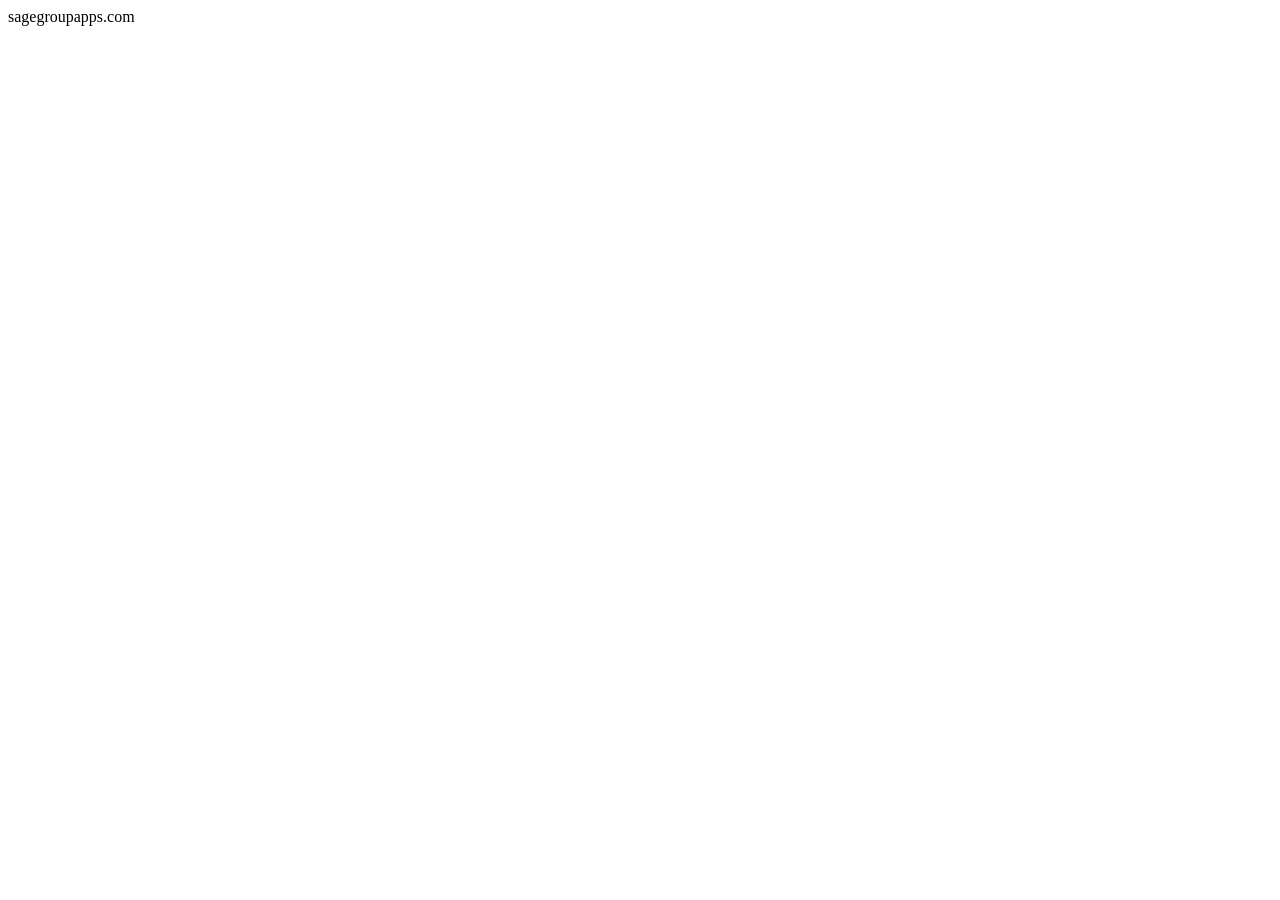
==== index.html @ 33b32897 "init index.html" ====
<!DOCTYPE html>
<html lang="en">

<head>
    <meta charset="UTF-8">
    <meta name="viewport" content="width=device-width, initial-scale=1.0">
    <title>Document</title>
</head>

<body>
    sagegroupapps.com
</body>

</html>
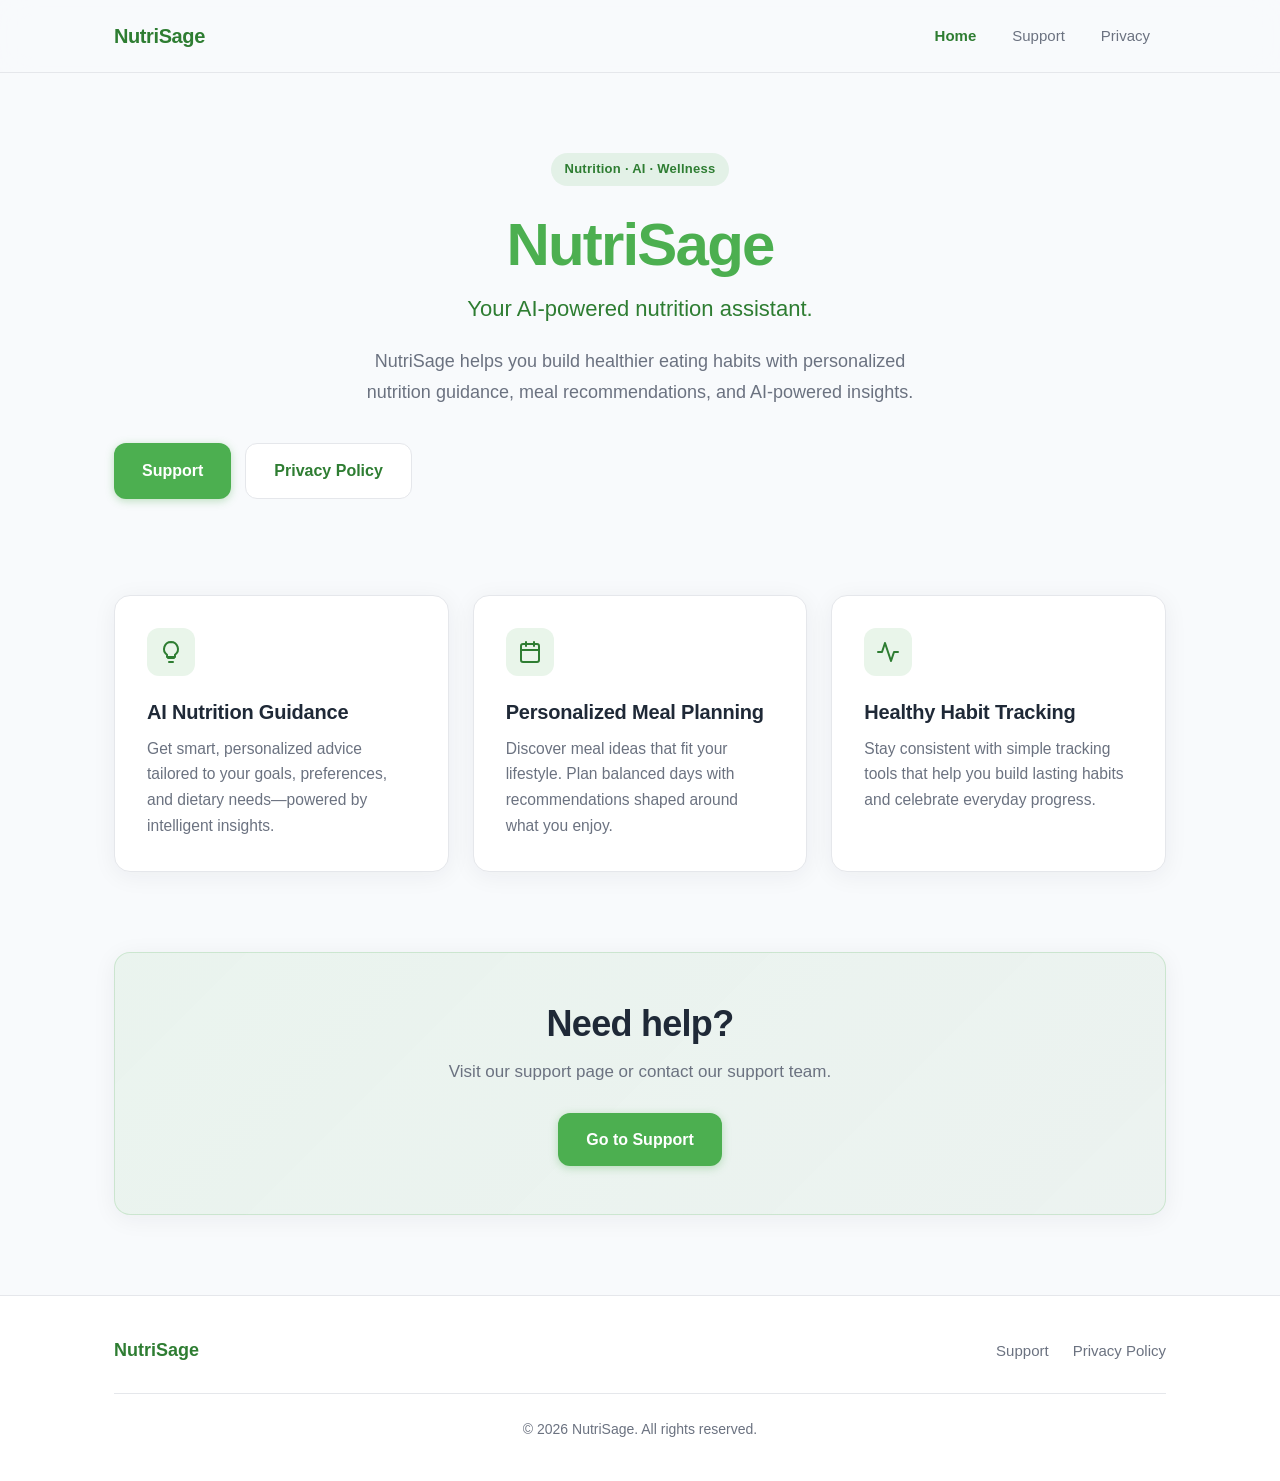
==== commit 4f48d4bf: "feat: init support and privacy pages" ====
--- a/index.html
+++ b/index.html
@@ -1,14 +1,139 @@
 <!DOCTYPE html>
 <html lang="en">
+<head>
+  <meta charset="UTF-8">
+  <meta name="viewport" content="width=device-width, initial-scale=1.0">
+  <title>NutriSage — Your AI-Powered Nutrition Assistant</title>
+  <meta name="description" content="NutriSage helps you build healthier eating habits with personalized nutrition guidance, meal recommendations, and AI-powered insights.">
+  <meta name="theme-color" content="#4CAF50">
 
-<head>
-    <meta charset="UTF-8">
-    <meta name="viewport" content="width=device-width, initial-scale=1.0">
-    <title>Document</title>
+  <!-- Open Graph -->
+  <meta property="og:type" content="website">
+  <meta property="og:title" content="NutriSage — Your AI-Powered Nutrition Assistant">
+  <meta property="og:description" content="Personalized nutrition guidance, meal recommendations, and AI-powered insights to help you eat healthier.">
+  <meta property="og:site_name" content="NutriSage">
+  <meta property="og:url" content="https://sagegroupapps.com/">
+
+  <!-- Twitter -->
+  <meta name="twitter:card" content="summary">
+  <meta name="twitter:title" content="NutriSage — Your AI-Powered Nutrition Assistant">
+  <meta name="twitter:description" content="Personalized nutrition guidance, meal recommendations, and AI-powered insights.">
+
+  <link rel="icon" href="favicon.ico" type="image/x-icon">
+  <link rel="stylesheet" href="styles.css">
 </head>
+<body>
+  <!-- Navigation -->
+  <header class="site-header">
+    <nav class="nav container" aria-label="Primary">
+      <a class="nav-brand" href="index.html">NutriSage</a>
+      <button class="nav-toggle" type="button" aria-label="Open menu" aria-expanded="false" aria-controls="nav-menu">
+        <span class="nav-toggle-icon" aria-hidden="true"></span>
+      </button>
+      <ul class="nav-links" id="nav-menu">
+        <li><a href="index.html" aria-current="page">Home</a></li>
+        <li><a href="support/">Support</a></li>
+        <li><a href="privacy/">Privacy</a></li>
+      </ul>
+    </nav>
+  </header>
 
-<body>
-    sagegroupapps.com
+  <main>
+    <!-- Hero -->
+    <section class="hero" aria-labelledby="hero-title">
+      <div class="container">
+        <span class="hero-badge">Nutrition · AI · Wellness</span>
+        <h1 id="hero-title"><span class="hero-title-accent">NutriSage</span></h1>
+        <p class="hero-tagline">Your AI-powered nutrition assistant.</p>
+        <p class="hero-desc">
+          NutriSage helps you build healthier eating habits with personalized nutrition guidance, meal recommendations, and AI-powered insights.
+        </p>
+        <div class="btn-group" role="group" aria-label="Primary actions">
+          <a class="btn btn-primary" href="support/">Support</a>
+          <a class="btn btn-secondary" href="privacy/">Privacy Policy</a>
+        </div>
+      </div>
+    </section>
+
+    <!-- Features -->
+    <section class="features" aria-labelledby="features-heading">
+      <div class="container">
+        <h2 id="features-heading" class="sr-only">Features</h2>
+        <div class="features-grid">
+          <article class="card feature-card">
+            <div class="feature-icon" aria-hidden="true">
+              <svg viewBox="0 0 24 24" role="img">
+                <path d="M9 18h6"></path>
+                <path d="M10 22h4"></path>
+                <path d="M12 2a7 7 0 0 0-4 12.7V17h8v-2.3A7 7 0 0 0 12 2z"></path>
+              </svg>
+            </div>
+            <h3>AI Nutrition Guidance</h3>
+            <p>Get smart, personalized advice tailored to your goals, preferences, and dietary needs—powered by intelligent insights.</p>
+          </article>
+
+          <article class="card feature-card">
+            <div class="feature-icon" aria-hidden="true">
+              <svg viewBox="0 0 24 24" role="img">
+                <rect x="3" y="4" width="18" height="18" rx="2"></rect>
+                <line x1="16" y1="2" x2="16" y2="6"></line>
+                <line x1="8" y1="2" x2="8" y2="6"></line>
+                <line x1="3" y1="10" x2="21" y2="10"></line>
+              </svg>
+            </div>
+            <h3>Personalized Meal Planning</h3>
+            <p>Discover meal ideas that fit your lifestyle. Plan balanced days with recommendations shaped around what you enjoy.</p>
+          </article>
+
+          <article class="card feature-card">
+            <div class="feature-icon" aria-hidden="true">
+              <svg viewBox="0 0 24 24" role="img">
+                <path d="M22 12h-4l-3 9L9 3l-3 9H2"></path>
+              </svg>
+            </div>
+            <h3>Healthy Habit Tracking</h3>
+            <p>Stay consistent with simple tracking tools that help you build lasting habits and celebrate everyday progress.</p>
+          </article>
+        </div>
+      </div>
+    </section>
+
+    <!-- CTA -->
+    <section class="cta" aria-labelledby="cta-heading">
+      <div class="container">
+        <div class="card cta-card">
+          <h2 id="cta-heading">Need help?</h2>
+          <p>Visit our support page or contact our support team.</p>
+          <a class="btn btn-primary" href="support/">Go to Support</a>
+        </div>
+      </div>
+    </section>
+  </main>
+
+  <!-- Footer -->
+  <footer class="site-footer">
+    <div class="container footer-inner">
+      <a class="footer-brand" href="index.html">NutriSage</a>
+      <ul class="footer-links">
+        <li><a href="support/">Support</a></li>
+        <li><a href="privacy/">Privacy Policy</a></li>
+      </ul>
+      <p class="footer-copy">&copy; 2026 NutriSage. All rights reserved.</p>
+    </div>
+  </footer>
+
+  <script>
+    (function () {
+      var toggle = document.querySelector(".nav-toggle");
+      var menu = document.getElementById("nav-menu");
+      if (!toggle || !menu) return;
+
+      toggle.addEventListener("click", function () {
+        var open = menu.classList.toggle("is-open");
+        toggle.setAttribute("aria-expanded", open ? "true" : "false");
+        toggle.setAttribute("aria-label", open ? "Close menu" : "Open menu");
+      });
+    })();
+  </script>
 </body>
-
-</html>+</html>
--- a/styles.css
+++ b/styles.css
@@ -0,0 +1,711 @@
+/* ========================================
+   NutriSage — Shared Stylesheet
+   ======================================== */
+
+/* --- CSS Variables --- */
+:root {
+  --primary: #4CAF50;
+  --primary-hover: #43A047;
+  --secondary: #2E7D32;
+  --bg: #F8FAFC;
+  --card: #FFFFFF;
+  --text: #1F2937;
+  --muted: #6B7280;
+  --border: #E5E7EB;
+  --shadow: 0 4px 24px rgba(31, 41, 55, 0.06);
+  --shadow-hover: 0 8px 32px rgba(31, 41, 55, 0.1);
+  --radius: 16px;
+  --radius-btn: 12px;
+  --nav-height: 72px;
+  --container: 1100px;
+  --font: -apple-system, BlinkMacSystemFont, "Segoe UI", Roboto, Helvetica, Arial, sans-serif;
+  --transition: 0.25s ease;
+}
+
+/* --- Reset --- */
+*,
+*::before,
+*::after {
+  box-sizing: border-box;
+  margin: 0;
+  padding: 0;
+}
+
+html {
+  scroll-behavior: smooth;
+  -webkit-text-size-adjust: 100%;
+}
+
+body {
+  font-family: var(--font);
+  background: var(--bg);
+  color: var(--text);
+  line-height: 1.6;
+  min-height: 100vh;
+  display: flex;
+  flex-direction: column;
+  font-size: 1rem;
+}
+
+img {
+  max-width: 100%;
+  display: block;
+}
+
+a {
+  color: inherit;
+  text-decoration: none;
+}
+
+ul {
+  list-style: none;
+}
+
+button {
+  font-family: inherit;
+  cursor: pointer;
+  border: none;
+  background: none;
+}
+
+/* --- Typography --- */
+h1 {
+  font-size: clamp(2.5rem, 5vw, 3.75rem);
+  font-weight: 700;
+  letter-spacing: -0.03em;
+  line-height: 1.15;
+  color: var(--text);
+}
+
+h2 {
+  font-size: clamp(1.75rem, 3vw, 2.25rem);
+  font-weight: 700;
+  letter-spacing: -0.02em;
+  line-height: 1.25;
+}
+
+h3 {
+  font-size: 1.25rem;
+  font-weight: 600;
+  letter-spacing: -0.01em;
+}
+
+p {
+  color: var(--muted);
+  font-size: 1.0625rem;
+}
+
+/* --- Layout --- */
+.container {
+  width: 100%;
+  max-width: var(--container);
+  margin: 0 auto;
+  padding: 0 1.5rem;
+}
+
+main {
+  flex: 1;
+}
+
+/* --- Navigation --- */
+.site-header {
+  position: sticky;
+  top: 0;
+  z-index: 100;
+  background: rgba(248, 250, 252, 0.85);
+  backdrop-filter: saturate(180%) blur(16px);
+  -webkit-backdrop-filter: saturate(180%) blur(16px);
+  border-bottom: 1px solid var(--border);
+}
+
+.nav {
+  display: flex;
+  align-items: center;
+  justify-content: space-between;
+  height: var(--nav-height);
+}
+
+.nav-brand {
+  font-size: 1.25rem;
+  font-weight: 700;
+  color: var(--secondary);
+  letter-spacing: -0.02em;
+  transition: color var(--transition);
+}
+
+.nav-brand:hover,
+.nav-brand:focus-visible {
+  color: var(--primary);
+}
+
+.nav-links {
+  display: flex;
+  align-items: center;
+  gap: 0.25rem;
+}
+
+.nav-links a {
+  padding: 0.5rem 1rem;
+  font-size: 0.9375rem;
+  font-weight: 500;
+  color: var(--muted);
+  border-radius: 8px;
+  transition: color var(--transition), background var(--transition);
+}
+
+.nav-links a:hover,
+.nav-links a:focus-visible {
+  color: var(--text);
+  background: rgba(76, 175, 80, 0.08);
+}
+
+.nav-links a[aria-current="page"] {
+  color: var(--secondary);
+  font-weight: 600;
+}
+
+/* Mobile nav toggle */
+.nav-toggle {
+  display: none;
+  width: 44px;
+  height: 44px;
+  align-items: center;
+  justify-content: center;
+  border-radius: 8px;
+  color: var(--text);
+  transition: background var(--transition);
+}
+
+.nav-toggle:hover,
+.nav-toggle:focus-visible {
+  background: rgba(76, 175, 80, 0.08);
+}
+
+.nav-toggle-icon {
+  display: block;
+  width: 20px;
+  height: 2px;
+  background: currentColor;
+  position: relative;
+  border-radius: 2px;
+}
+
+.nav-toggle-icon::before,
+.nav-toggle-icon::after {
+  content: "";
+  position: absolute;
+  left: 0;
+  width: 20px;
+  height: 2px;
+  background: currentColor;
+  border-radius: 2px;
+}
+
+.nav-toggle-icon::before {
+  top: -6px;
+}
+
+.nav-toggle-icon::after {
+  top: 6px;
+}
+
+/* --- Buttons --- */
+.btn {
+  display: inline-flex;
+  align-items: center;
+  justify-content: center;
+  gap: 0.5rem;
+  padding: 0.875rem 1.75rem;
+  font-size: 1rem;
+  font-weight: 600;
+  border-radius: var(--radius-btn);
+  transition: background var(--transition), transform var(--transition), box-shadow var(--transition), color var(--transition);
+  text-align: center;
+}
+
+.btn:focus-visible {
+  outline: 2px solid var(--primary);
+  outline-offset: 3px;
+}
+
+.btn-primary {
+  background: var(--primary);
+  color: #fff;
+  box-shadow: 0 2px 8px rgba(76, 175, 80, 0.35);
+}
+
+.btn-primary:hover {
+  background: var(--primary-hover);
+  transform: translateY(-1px);
+  box-shadow: 0 4px 16px rgba(76, 175, 80, 0.4);
+}
+
+.btn-secondary {
+  background: var(--card);
+  color: var(--secondary);
+  border: 1.5px solid var(--border);
+}
+
+.btn-secondary:hover {
+  border-color: var(--primary);
+  color: var(--primary);
+  transform: translateY(-1px);
+  box-shadow: var(--shadow);
+}
+
+.btn-group {
+  display: flex;
+  flex-wrap: wrap;
+  gap: 0.875rem;
+}
+
+/* --- Cards --- */
+.card {
+  background: var(--card);
+  border: 1px solid var(--border);
+  border-radius: var(--radius);
+  box-shadow: var(--shadow);
+  padding: 2rem;
+  transition: transform var(--transition), box-shadow var(--transition);
+}
+
+.card:hover {
+  transform: translateY(-4px);
+  box-shadow: var(--shadow-hover);
+}
+
+/* --- Hero --- */
+.hero {
+  padding: 5rem 0 4rem;
+  text-align: center;
+}
+
+.hero-badge {
+  display: inline-block;
+  padding: 0.375rem 0.875rem;
+  font-size: 0.8125rem;
+  font-weight: 600;
+  color: var(--secondary);
+  background: rgba(76, 175, 80, 0.12);
+  border-radius: 999px;
+  margin-bottom: 1.5rem;
+  letter-spacing: 0.02em;
+}
+
+.hero h1 {
+  margin-bottom: 0.75rem;
+}
+
+.hero-title-accent {
+  color: var(--primary);
+}
+
+.hero-tagline {
+  font-size: clamp(1.125rem, 2.5vw, 1.375rem);
+  font-weight: 500;
+  color: var(--secondary);
+  margin-bottom: 1.25rem;
+}
+
+.hero-desc {
+  max-width: 560px;
+  margin: 0 auto 2.25rem;
+  font-size: 1.125rem;
+  line-height: 1.7;
+}
+
+.hero-page {
+  padding: 4rem 0 3rem;
+  text-align: center;
+}
+
+.hero-page h1 {
+  margin-bottom: 1rem;
+}
+
+.hero-page p {
+  max-width: 520px;
+  margin: 0 auto;
+  font-size: 1.125rem;
+}
+
+/* --- Features --- */
+.features {
+  padding: 2rem 0 5rem;
+}
+
+.features-grid {
+  display: grid;
+  grid-template-columns: repeat(3, 1fr);
+  gap: 1.5rem;
+}
+
+.feature-card {
+  text-align: left;
+}
+
+.feature-icon {
+  width: 48px;
+  height: 48px;
+  display: flex;
+  align-items: center;
+  justify-content: center;
+  background: rgba(76, 175, 80, 0.12);
+  border-radius: 12px;
+  margin-bottom: 1.25rem;
+  color: var(--secondary);
+}
+
+.feature-icon svg {
+  width: 24px;
+  height: 24px;
+  fill: none;
+  stroke: currentColor;
+  stroke-width: 2;
+  stroke-linecap: round;
+  stroke-linejoin: round;
+}
+
+.feature-card h3 {
+  margin-bottom: 0.5rem;
+  color: var(--text);
+}
+
+.feature-card p {
+  font-size: 0.975rem;
+  line-height: 1.65;
+}
+
+/* --- CTA --- */
+.cta {
+  padding: 0 0 5rem;
+}
+
+.cta-card {
+  text-align: center;
+  padding: 3rem 2rem;
+  background: linear-gradient(135deg, rgba(76, 175, 80, 0.08) 0%, rgba(46, 125, 50, 0.06) 100%);
+  border: 1px solid rgba(76, 175, 80, 0.2);
+}
+
+.cta-card:hover {
+  transform: none;
+  box-shadow: var(--shadow);
+}
+
+.cta-card h2 {
+  margin-bottom: 0.75rem;
+}
+
+.cta-card p {
+  margin-bottom: 1.75rem;
+  max-width: 420px;
+  margin-left: auto;
+  margin-right: auto;
+}
+
+/* --- Support Page --- */
+.support-section {
+  padding: 0 0 3rem;
+}
+
+.support-card {
+  max-width: 520px;
+  margin: 0 auto;
+  text-align: center;
+}
+
+.support-card h2 {
+  margin-bottom: 0.75rem;
+  font-size: 1.5rem;
+}
+
+.support-card p {
+  margin-bottom: 1.75rem;
+}
+
+/* --- FAQ --- */
+.faq {
+  padding: 1rem 0 5rem;
+}
+
+.faq-header {
+  text-align: center;
+  margin-bottom: 2rem;
+}
+
+.faq-header h2 {
+  margin-bottom: 0.5rem;
+}
+
+.faq-list {
+  max-width: 720px;
+  margin: 0 auto;
+  display: flex;
+  flex-direction: column;
+  gap: 0.75rem;
+}
+
+.faq-item {
+  background: var(--card);
+  border: 1px solid var(--border);
+  border-radius: var(--radius);
+  box-shadow: var(--shadow);
+  overflow: hidden;
+  transition: box-shadow var(--transition);
+}
+
+.faq-item:hover {
+  box-shadow: var(--shadow-hover);
+}
+
+.faq-item[open] {
+  border-color: rgba(76, 175, 80, 0.35);
+}
+
+.faq-item summary {
+  display: flex;
+  align-items: center;
+  justify-content: space-between;
+  gap: 1rem;
+  padding: 1.25rem 1.5rem;
+  font-weight: 600;
+  font-size: 1rem;
+  color: var(--text);
+  cursor: pointer;
+  list-style: none;
+  user-select: none;
+}
+
+.faq-item summary::-webkit-details-marker {
+  display: none;
+}
+
+.faq-item summary::after {
+  content: "";
+  flex-shrink: 0;
+  width: 20px;
+  height: 20px;
+  background-image: url("data:image/svg+xml,%3Csvg xmlns='http://www.w3.org/2000/svg' width='20' height='20' viewBox='0 0 24 24' fill='none' stroke='%236B7280' stroke-width='2' stroke-linecap='round' stroke-linejoin='round'%3E%3Cpolyline points='6 9 12 15 18 9'%3E%3C/polyline%3E%3C/svg%3E");
+  background-size: contain;
+  transition: transform var(--transition);
+}
+
+.faq-item[open] summary::after {
+  transform: rotate(180deg);
+}
+
+.faq-item summary:focus-visible {
+  outline: 2px solid var(--primary);
+  outline-offset: -2px;
+  border-radius: var(--radius);
+}
+
+.faq-answer {
+  padding: 0 1.5rem 1.25rem;
+  color: var(--muted);
+  font-size: 0.975rem;
+  line-height: 1.7;
+  border-top: 1px solid transparent;
+}
+
+.faq-item[open] .faq-answer {
+  border-top-color: var(--border);
+  padding-top: 1rem;
+  margin-top: 0;
+}
+
+/* --- Privacy Page --- */
+.privacy-section {
+  padding: 0 0 5rem;
+}
+
+.notice-card {
+  max-width: 560px;
+  margin: 0 auto 2rem;
+  text-align: center;
+  padding: 3rem 2rem;
+}
+
+.notice-icon {
+  width: 56px;
+  height: 56px;
+  margin: 0 auto 1.5rem;
+  display: flex;
+  align-items: center;
+  justify-content: center;
+  background: rgba(76, 175, 80, 0.12);
+  border-radius: 14px;
+  color: var(--secondary);
+}
+
+.notice-icon svg {
+  width: 28px;
+  height: 28px;
+  fill: none;
+  stroke: currentColor;
+  stroke-width: 2;
+  stroke-linecap: round;
+  stroke-linejoin: round;
+}
+
+.notice-card h2 {
+  margin-bottom: 1rem;
+  font-size: 1.5rem;
+}
+
+.notice-card p {
+  margin-bottom: 0.75rem;
+}
+
+.notice-card p:last-of-type {
+  margin-bottom: 0;
+}
+
+.privacy-meta {
+  text-align: center;
+  font-size: 0.9375rem;
+  color: var(--muted);
+}
+
+.privacy-meta strong {
+  color: var(--text);
+  font-weight: 600;
+}
+
+/* --- Footer --- */
+.site-footer {
+  background: var(--card);
+  border-top: 1px solid var(--border);
+  padding: 2.5rem 0;
+  margin-top: auto;
+}
+
+.footer-inner {
+  display: flex;
+  flex-wrap: wrap;
+  align-items: center;
+  justify-content: space-between;
+  gap: 1.25rem;
+}
+
+.footer-brand {
+  font-size: 1.125rem;
+  font-weight: 700;
+  color: var(--secondary);
+}
+
+.footer-links {
+  display: flex;
+  gap: 1.5rem;
+}
+
+.footer-links a {
+  font-size: 0.9375rem;
+  font-weight: 500;
+  color: var(--muted);
+  transition: color var(--transition);
+}
+
+.footer-links a:hover,
+.footer-links a:focus-visible {
+  color: var(--primary);
+}
+
+.footer-copy {
+  width: 100%;
+  margin-top: 0.5rem;
+  padding-top: 1.5rem;
+  border-top: 1px solid var(--border);
+  font-size: 0.875rem;
+  color: var(--muted);
+  text-align: center;
+}
+
+/* --- Utilities --- */
+.sr-only {
+  position: absolute;
+  width: 1px;
+  height: 1px;
+  padding: 0;
+  margin: -1px;
+  overflow: hidden;
+  clip: rect(0, 0, 0, 0);
+  white-space: nowrap;
+  border: 0;
+}
+
+/* --- Responsive --- */
+@media (max-width: 900px) {
+  .features-grid {
+    grid-template-columns: 1fr;
+    max-width: 420px;
+    margin: 0 auto;
+  }
+}
+
+@media (max-width: 700px) {
+  .nav-toggle {
+    display: flex;
+  }
+
+  .nav-links {
+    display: none;
+    position: absolute;
+    top: var(--nav-height);
+    left: 0;
+    right: 0;
+    flex-direction: column;
+    align-items: stretch;
+    gap: 0;
+    background: var(--card);
+    border-bottom: 1px solid var(--border);
+    padding: 0.75rem 1.5rem 1rem;
+    box-shadow: var(--shadow);
+  }
+
+  .nav-links.is-open {
+    display: flex;
+  }
+
+  .nav-links a {
+    padding: 0.875rem 1rem;
+  }
+
+  .hero {
+    padding: 3.5rem 0 3rem;
+  }
+
+  .hero-page {
+    padding: 3rem 0 2.5rem;
+  }
+
+  .btn-group {
+    flex-direction: column;
+    align-items: stretch;
+  }
+
+  .btn {
+    width: 100%;
+  }
+
+  .footer-inner {
+    flex-direction: column;
+    text-align: center;
+  }
+
+  .footer-links {
+    justify-content: center;
+  }
+}
+
+@media (prefers-reduced-motion: reduce) {
+  *,
+  *::before,
+  *::after {
+    animation-duration: 0.01ms !important;
+    animation-iteration-count: 1 !important;
+    transition-duration: 0.01ms !important;
+    scroll-behavior: auto !important;
+  }
+}
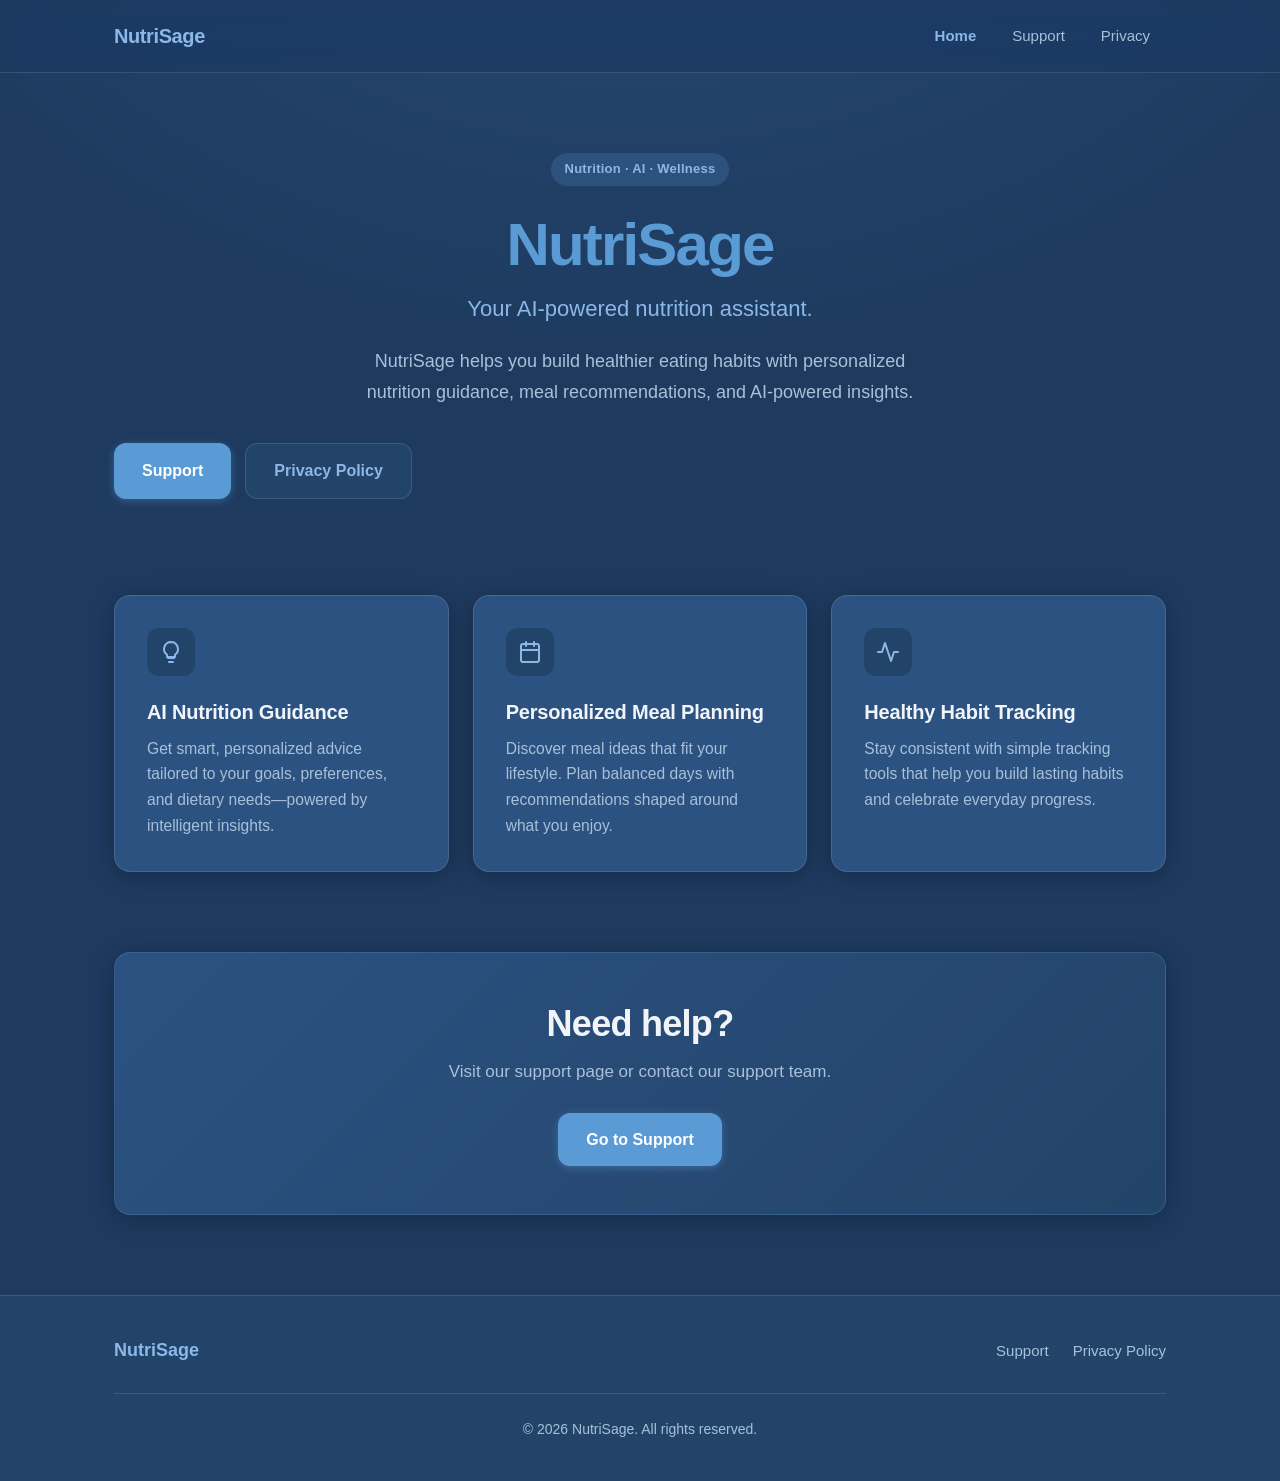
==== commit 801f6b59: "feat: change and set color code and add assets logos and favicon" ====
--- a/index.html
+++ b/index.html
@@ -5,7 +5,7 @@
   <meta name="viewport" content="width=device-width, initial-scale=1.0">
   <title>NutriSage — Your AI-Powered Nutrition Assistant</title>
   <meta name="description" content="NutriSage helps you build healthier eating habits with personalized nutrition guidance, meal recommendations, and AI-powered insights.">
-  <meta name="theme-color" content="#4CAF50">
+  <meta name="theme-color" content="#1E3A5F">
 
   <!-- Open Graph -->
   <meta property="og:type" content="website">
@@ -19,7 +19,7 @@
   <meta name="twitter:title" content="NutriSage — Your AI-Powered Nutrition Assistant">
   <meta name="twitter:description" content="Personalized nutrition guidance, meal recommendations, and AI-powered insights.">
 
-  <link rel="icon" href="favicon.ico" type="image/x-icon">
+  <link rel="icon" href="assets/favicon.ico" type="image/x-icon">
   <link rel="stylesheet" href="styles.css">
 </head>
 <body>
--- a/styles.css
+++ b/styles.css
@@ -2,18 +2,24 @@
    NutriSage — Shared Stylesheet
    ======================================== */
 
-/* --- CSS Variables --- */
+/* --- CSS Variables (aligned with app AppColors) --- */
 :root {
-  --primary: #4CAF50;
-  --primary-hover: #43A047;
-  --secondary: #2E7D32;
-  --bg: #F8FAFC;
-  --card: #FFFFFF;
-  --text: #1F2937;
-  --muted: #6B7280;
-  --border: #E5E7EB;
-  --shadow: 0 4px 24px rgba(31, 41, 55, 0.06);
-  --shadow-hover: 0 8px 32px rgba(31, 41, 55, 0.1);
+  --card-background: #2C5282;
+  --container-background: #234469;
+  --screen-highlight: #2A4E7A;
+  --screen-background-main: #1E3A5F;
+
+  --primary: #5B9BD5;
+  --primary-hover: #4A8BC4;
+  --secondary: #8BB8E8;
+  --bg: var(--screen-background-main);
+  --card: var(--card-background);
+  --surface: var(--container-background);
+  --text: #F1F5F9;
+  --muted: #A8C0D8;
+  --border: rgba(255, 255, 255, 0.12);
+  --shadow: 0 4px 24px rgba(0, 0, 0, 0.25);
+  --shadow-hover: 0 8px 32px rgba(0, 0, 0, 0.35);
   --radius: 16px;
   --radius-btn: 12px;
   --nav-height: 72px;
@@ -38,7 +44,10 @@
 
 body {
   font-family: var(--font);
-  background: var(--bg);
+  background:
+    radial-gradient(ellipse 120% 80% at 50% -20%, var(--screen-highlight) 0%, transparent 55%),
+    var(--screen-background-main);
+  background-color: var(--screen-background-main);
   color: var(--text);
   line-height: 1.6;
   min-height: 100vh;
@@ -112,7 +121,7 @@
   position: sticky;
   top: 0;
   z-index: 100;
-  background: rgba(248, 250, 252, 0.85);
+  background: rgba(30, 58, 95, 0.88);
   backdrop-filter: saturate(180%) blur(16px);
   -webkit-backdrop-filter: saturate(180%) blur(16px);
   border-bottom: 1px solid var(--border);
@@ -156,7 +165,7 @@
 .nav-links a:hover,
 .nav-links a:focus-visible {
   color: var(--text);
-  background: rgba(76, 175, 80, 0.08);
+  background: rgba(91, 155, 213, 0.15);
 }
 
 .nav-links a[aria-current="page"] {
@@ -178,7 +187,7 @@
 
 .nav-toggle:hover,
 .nav-toggle:focus-visible {
-  background: rgba(76, 175, 80, 0.08);
+  background: rgba(91, 155, 213, 0.15);
 }
 
 .nav-toggle-icon {
@@ -231,17 +240,17 @@
 .btn-primary {
   background: var(--primary);
   color: #fff;
-  box-shadow: 0 2px 8px rgba(76, 175, 80, 0.35);
+  box-shadow: 0 2px 8px rgba(91, 155, 213, 0.4);
 }
 
 .btn-primary:hover {
   background: var(--primary-hover);
   transform: translateY(-1px);
-  box-shadow: 0 4px 16px rgba(76, 175, 80, 0.4);
+  box-shadow: 0 4px 16px rgba(91, 155, 213, 0.45);
 }
 
 .btn-secondary {
-  background: var(--card);
+  background: var(--surface);
   color: var(--secondary);
   border: 1.5px solid var(--border);
 }
@@ -286,7 +295,7 @@
   font-size: 0.8125rem;
   font-weight: 600;
   color: var(--secondary);
-  background: rgba(76, 175, 80, 0.12);
+  background: rgba(91, 155, 213, 0.2);
   border-radius: 999px;
   margin-bottom: 1.5rem;
   letter-spacing: 0.02em;
@@ -350,7 +359,7 @@
   display: flex;
   align-items: center;
   justify-content: center;
-  background: rgba(76, 175, 80, 0.12);
+  background: var(--surface);
   border-radius: 12px;
   margin-bottom: 1.25rem;
   color: var(--secondary);
@@ -384,8 +393,8 @@
 .cta-card {
   text-align: center;
   padding: 3rem 2rem;
-  background: linear-gradient(135deg, rgba(76, 175, 80, 0.08) 0%, rgba(46, 125, 50, 0.06) 100%);
-  border: 1px solid rgba(76, 175, 80, 0.2);
+  background: linear-gradient(135deg, var(--card-background) 0%, var(--container-background) 100%);
+  border: 1px solid rgba(91, 155, 213, 0.25);
 }
 
 .cta-card:hover {
@@ -460,7 +469,7 @@
 }
 
 .faq-item[open] {
-  border-color: rgba(76, 175, 80, 0.35);
+  border-color: rgba(91, 155, 213, 0.45);
 }
 
 .faq-item summary {
@@ -486,7 +495,7 @@
   flex-shrink: 0;
   width: 20px;
   height: 20px;
-  background-image: url("data:image/svg+xml,%3Csvg xmlns='http://www.w3.org/2000/svg' width='20' height='20' viewBox='0 0 24 24' fill='none' stroke='%236B7280' stroke-width='2' stroke-linecap='round' stroke-linejoin='round'%3E%3Cpolyline points='6 9 12 15 18 9'%3E%3C/polyline%3E%3C/svg%3E");
+  background-image: url("data:image/svg+xml,%3Csvg xmlns='http://www.w3.org/2000/svg' width='20' height='20' viewBox='0 0 24 24' fill='none' stroke='%23A8C0D8' stroke-width='2' stroke-linecap='round' stroke-linejoin='round'%3E%3Cpolyline points='6 9 12 15 18 9'%3E%3C/polyline%3E%3C/svg%3E");
   background-size: contain;
   transition: transform var(--transition);
 }
@@ -534,7 +543,7 @@
   display: flex;
   align-items: center;
   justify-content: center;
-  background: rgba(76, 175, 80, 0.12);
+  background: var(--surface);
   border-radius: 14px;
   color: var(--secondary);
 }
@@ -575,7 +584,7 @@
 
 /* --- Footer --- */
 .site-footer {
-  background: var(--card);
+  background: var(--container-background);
   border-top: 1px solid var(--border);
   padding: 2.5rem 0;
   margin-top: auto;
@@ -658,7 +667,7 @@
     flex-direction: column;
     align-items: stretch;
     gap: 0;
-    background: var(--card);
+    background: var(--container-background);
     border-bottom: 1px solid var(--border);
     padding: 0.75rem 1.5rem 1rem;
     box-shadow: var(--shadow);
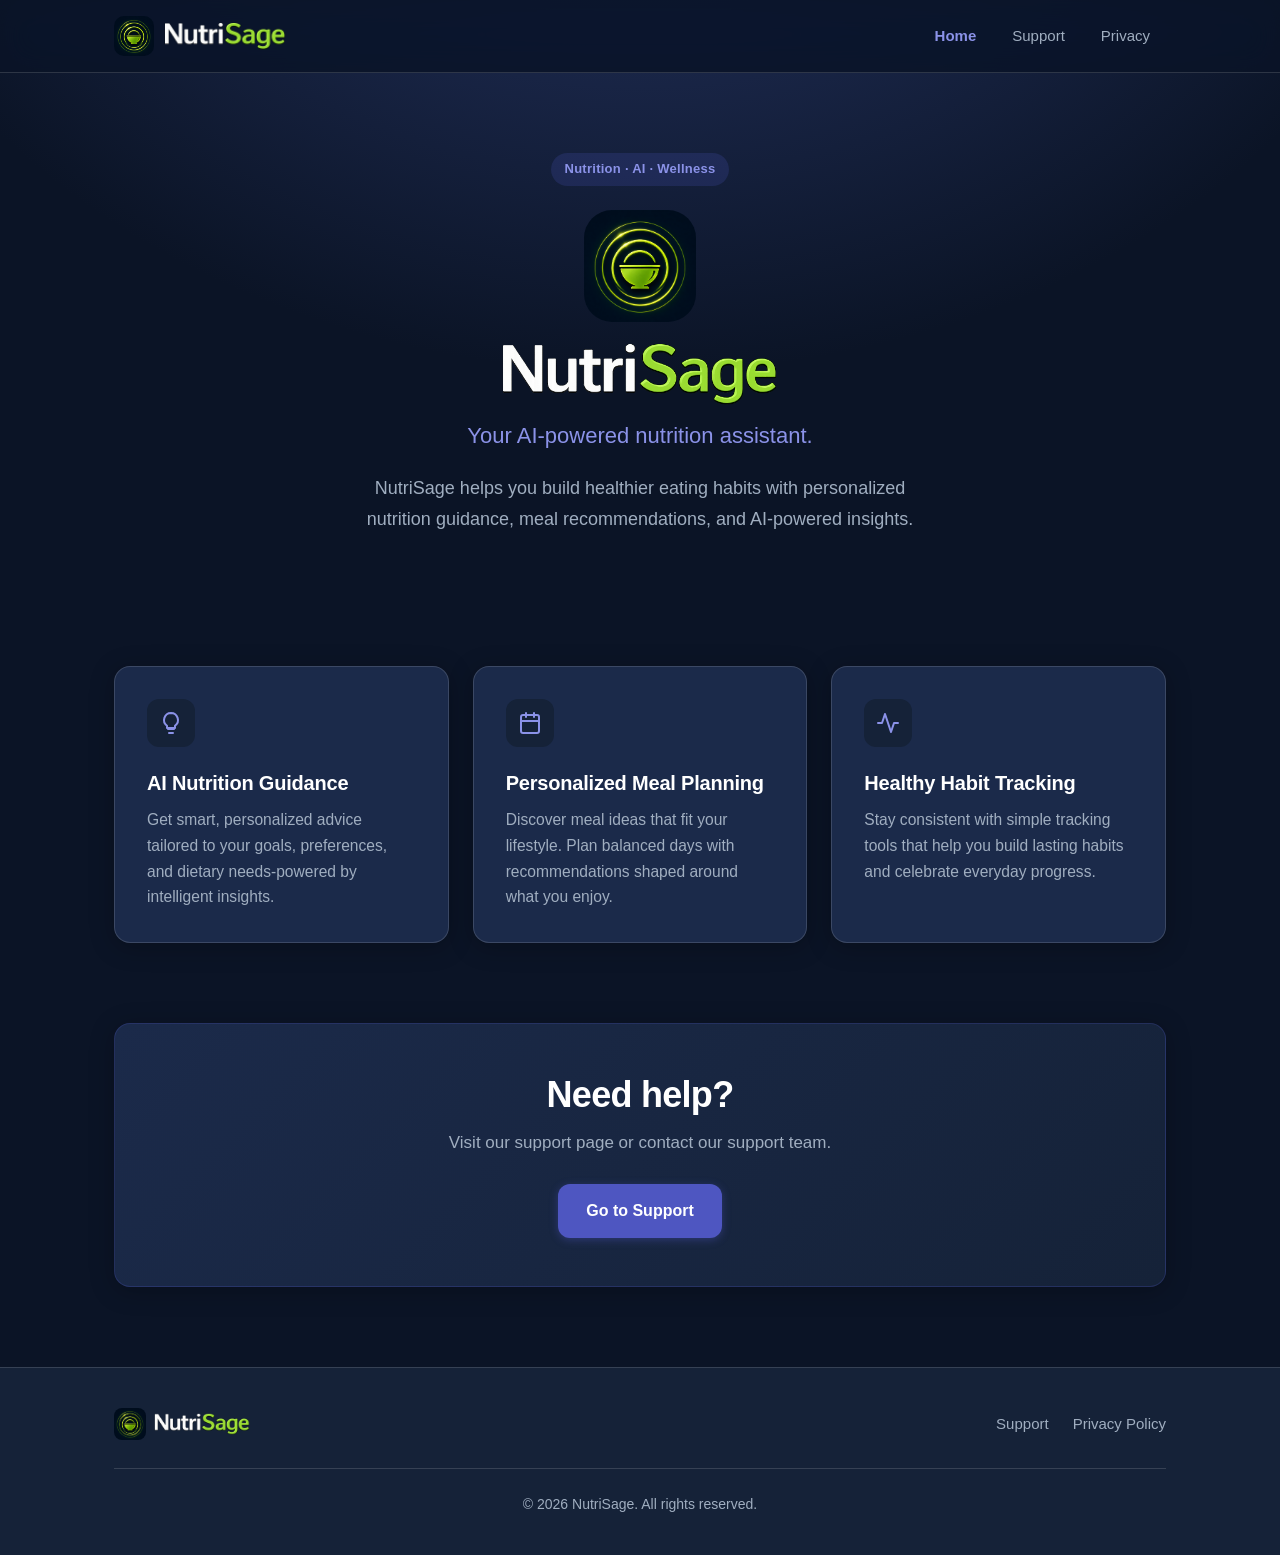
==== commit 5910dac1: "feat: improve colors and add logos" ====
--- a/index.html
+++ b/index.html
@@ -1,139 +1,156 @@
 <!DOCTYPE html>
 <html lang="en">
+
 <head>
-  <meta charset="UTF-8">
-  <meta name="viewport" content="width=device-width, initial-scale=1.0">
-  <title>NutriSage — Your AI-Powered Nutrition Assistant</title>
-  <meta name="description" content="NutriSage helps you build healthier eating habits with personalized nutrition guidance, meal recommendations, and AI-powered insights.">
-  <meta name="theme-color" content="#1E3A5F">
+    <meta charset="UTF-8">
+    <meta name="viewport" content="width=device-width, initial-scale=1.0">
+    <title>NutriSage - Your AI-Powered Nutrition Assistant</title>
+    <meta name="description"
+        content="NutriSage helps you build healthier eating habits with personalized nutrition guidance, meal recommendations, and AI-powered insights.">
+    <meta name="theme-color" content="#0B1426">
 
-  <!-- Open Graph -->
-  <meta property="og:type" content="website">
-  <meta property="og:title" content="NutriSage — Your AI-Powered Nutrition Assistant">
-  <meta property="og:description" content="Personalized nutrition guidance, meal recommendations, and AI-powered insights to help you eat healthier.">
-  <meta property="og:site_name" content="NutriSage">
-  <meta property="og:url" content="https://sagegroupapps.com/">
+    <!-- Open Graph -->
+    <meta property="og:type" content="website">
+    <meta property="og:title" content="NutriSage - Your AI-Powered Nutrition Assistant">
+    <meta property="og:description"
+        content="Personalized nutrition guidance, meal recommendations, and AI-powered insights to help you eat healthier.">
+    <meta property="og:site_name" content="NutriSage">
+    <meta property="og:url" content="https://sagegroupapps.com/">
 
-  <!-- Twitter -->
-  <meta name="twitter:card" content="summary">
-  <meta name="twitter:title" content="NutriSage — Your AI-Powered Nutrition Assistant">
-  <meta name="twitter:description" content="Personalized nutrition guidance, meal recommendations, and AI-powered insights.">
+    <!-- Twitter -->
+    <meta name="twitter:card" content="summary">
+    <meta name="twitter:title" content="NutriSage - Your AI-Powered Nutrition Assistant">
+    <meta name="twitter:description"
+        content="Personalized nutrition guidance, meal recommendations, and AI-powered insights.">
 
-  <link rel="icon" href="assets/favicon.ico" type="image/x-icon">
-  <link rel="stylesheet" href="styles.css">
+    <link rel="icon" href="assets/Favicon/favicon.ico" type="image/x-icon">
+    <link rel="stylesheet" href="styles.css">
 </head>
+
 <body>
-  <!-- Navigation -->
-  <header class="site-header">
-    <nav class="nav container" aria-label="Primary">
-      <a class="nav-brand" href="index.html">NutriSage</a>
-      <button class="nav-toggle" type="button" aria-label="Open menu" aria-expanded="false" aria-controls="nav-menu">
-        <span class="nav-toggle-icon" aria-hidden="true"></span>
-      </button>
-      <ul class="nav-links" id="nav-menu">
-        <li><a href="index.html" aria-current="page">Home</a></li>
-        <li><a href="support/">Support</a></li>
-        <li><a href="privacy/">Privacy</a></li>
-      </ul>
-    </nav>
-  </header>
+    <!-- Navigation -->
+    <header class="site-header">
+        <nav class="nav container" aria-label="Primary">
+            <a class="nav-brand" href="index.html" aria-label="NutriSage home">
+                <img class="nav-brand-icon" src="assets/Logos/app_icon.png" alt="" width="40" height="40">
+                <img class="nav-brand-name" src="assets/Logos/appname.png" alt="NutriSage" height="28">
+            </a>
+            <button class="nav-toggle" type="button" aria-label="Open menu" aria-expanded="false"
+                aria-controls="nav-menu">
+                <span class="nav-toggle-icon" aria-hidden="true"></span>
+            </button>
+            <ul class="nav-links" id="nav-menu">
+                <li><a href="index.html" aria-current="page">Home</a></li>
+                <li><a href="support/">Support</a></li>
+                <li><a href="privacy/">Privacy</a></li>
+            </ul>
+        </nav>
+    </header>
 
-  <main>
-    <!-- Hero -->
-    <section class="hero" aria-labelledby="hero-title">
-      <div class="container">
-        <span class="hero-badge">Nutrition · AI · Wellness</span>
-        <h1 id="hero-title"><span class="hero-title-accent">NutriSage</span></h1>
-        <p class="hero-tagline">Your AI-powered nutrition assistant.</p>
-        <p class="hero-desc">
-          NutriSage helps you build healthier eating habits with personalized nutrition guidance, meal recommendations, and AI-powered insights.
-        </p>
-        <div class="btn-group" role="group" aria-label="Primary actions">
-          <a class="btn btn-primary" href="support/">Support</a>
-          <a class="btn btn-secondary" href="privacy/">Privacy Policy</a>
+    <main>
+        <!-- Hero -->
+        <section class="hero" aria-labelledby="hero-title">
+            <div class="container">
+                <span class="hero-badge">Nutrition · AI · Wellness</span>
+                <h1 id="hero-title" class="hero-logo">
+                    <img class="hero-logo-icon" src="assets/Logos/app_icon.png" alt="" width="112" height="112">
+                    <img class="hero-logo-name" src="assets/Logos/appname.png" alt="NutriSage">
+                </h1>
+                <p class="hero-tagline">Your AI-powered nutrition assistant.</p>
+                <p class="hero-desc">
+                    NutriSage helps you build healthier eating habits with personalized nutrition guidance, meal
+                    recommendations, and AI-powered insights.
+                </p>
+
+            </div>
+        </section>
+
+        <!-- Features -->
+        <section class="features" aria-labelledby="features-heading">
+            <div class="container">
+                <h2 id="features-heading" class="sr-only">Features</h2>
+                <div class="features-grid">
+                    <article class="card feature-card">
+                        <div class="feature-icon" aria-hidden="true">
+                            <svg viewBox="0 0 24 24" role="img">
+                                <path d="M9 18h6"></path>
+                                <path d="M10 22h4"></path>
+                                <path d="M12 2a7 7 0 0 0-4 12.7V17h8v-2.3A7 7 0 0 0 12 2z"></path>
+                            </svg>
+                        </div>
+                        <h3>AI Nutrition Guidance</h3>
+                        <p>Get smart, personalized advice tailored to your goals, preferences, and dietary needs-powered
+                            by intelligent insights.</p>
+                    </article>
+
+                    <article class="card feature-card">
+                        <div class="feature-icon" aria-hidden="true">
+                            <svg viewBox="0 0 24 24" role="img">
+                                <rect x="3" y="4" width="18" height="18" rx="2"></rect>
+                                <line x1="16" y1="2" x2="16" y2="6"></line>
+                                <line x1="8" y1="2" x2="8" y2="6"></line>
+                                <line x1="3" y1="10" x2="21" y2="10"></line>
+                            </svg>
+                        </div>
+                        <h3>Personalized Meal Planning</h3>
+                        <p>Discover meal ideas that fit your lifestyle. Plan balanced days with recommendations shaped
+                            around what you enjoy.</p>
+                    </article>
+
+                    <article class="card feature-card">
+                        <div class="feature-icon" aria-hidden="true">
+                            <svg viewBox="0 0 24 24" role="img">
+                                <path d="M22 12h-4l-3 9L9 3l-3 9H2"></path>
+                            </svg>
+                        </div>
+                        <h3>Healthy Habit Tracking</h3>
+                        <p>Stay consistent with simple tracking tools that help you build lasting habits and celebrate
+                            everyday progress.</p>
+                    </article>
+                </div>
+            </div>
+        </section>
+
+        <!-- CTA -->
+        <section class="cta" aria-labelledby="cta-heading">
+            <div class="container">
+                <div class="card cta-card">
+                    <h2 id="cta-heading">Need help?</h2>
+                    <p>Visit our support page or contact our support team.</p>
+                    <a class="btn btn-primary" href="support/">Go to Support</a>
+                </div>
+            </div>
+        </section>
+    </main>
+
+    <!-- Footer -->
+    <footer class="site-footer">
+        <div class="container footer-inner">
+            <a class="footer-brand" href="index.html" aria-label="NutriSage home">
+                <img class="footer-brand-icon" src="assets/Logos/app_icon.png" alt="" width="32" height="32">
+                <img class="footer-brand-name" src="assets/Logos/appname.png" alt="NutriSage" height="22">
+            </a>
+            <ul class="footer-links">
+                <li><a href="support/">Support</a></li>
+                <li><a href="privacy/">Privacy Policy</a></li>
+            </ul>
+            <p class="footer-copy">&copy; 2026 NutriSage. All rights reserved.</p>
         </div>
-      </div>
-    </section>
+    </footer>
 
-    <!-- Features -->
-    <section class="features" aria-labelledby="features-heading">
-      <div class="container">
-        <h2 id="features-heading" class="sr-only">Features</h2>
-        <div class="features-grid">
-          <article class="card feature-card">
-            <div class="feature-icon" aria-hidden="true">
-              <svg viewBox="0 0 24 24" role="img">
-                <path d="M9 18h6"></path>
-                <path d="M10 22h4"></path>
-                <path d="M12 2a7 7 0 0 0-4 12.7V17h8v-2.3A7 7 0 0 0 12 2z"></path>
-              </svg>
-            </div>
-            <h3>AI Nutrition Guidance</h3>
-            <p>Get smart, personalized advice tailored to your goals, preferences, and dietary needs—powered by intelligent insights.</p>
-          </article>
+    <script>
+        (function () {
+            var toggle = document.querySelector(".nav-toggle");
+            var menu = document.getElementById("nav-menu");
+            if (!toggle || !menu) return;
 
-          <article class="card feature-card">
-            <div class="feature-icon" aria-hidden="true">
-              <svg viewBox="0 0 24 24" role="img">
-                <rect x="3" y="4" width="18" height="18" rx="2"></rect>
-                <line x1="16" y1="2" x2="16" y2="6"></line>
-                <line x1="8" y1="2" x2="8" y2="6"></line>
-                <line x1="3" y1="10" x2="21" y2="10"></line>
-              </svg>
-            </div>
-            <h3>Personalized Meal Planning</h3>
-            <p>Discover meal ideas that fit your lifestyle. Plan balanced days with recommendations shaped around what you enjoy.</p>
-          </article>
+            toggle.addEventListener("click", function () {
+                var open = menu.classList.toggle("is-open");
+                toggle.setAttribute("aria-expanded", open ? "true" : "false");
+                toggle.setAttribute("aria-label", open ? "Close menu" : "Open menu");
+            });
+        })();
+    </script>
+</body>
 
-          <article class="card feature-card">
-            <div class="feature-icon" aria-hidden="true">
-              <svg viewBox="0 0 24 24" role="img">
-                <path d="M22 12h-4l-3 9L9 3l-3 9H2"></path>
-              </svg>
-            </div>
-            <h3>Healthy Habit Tracking</h3>
-            <p>Stay consistent with simple tracking tools that help you build lasting habits and celebrate everyday progress.</p>
-          </article>
-        </div>
-      </div>
-    </section>
-
-    <!-- CTA -->
-    <section class="cta" aria-labelledby="cta-heading">
-      <div class="container">
-        <div class="card cta-card">
-          <h2 id="cta-heading">Need help?</h2>
-          <p>Visit our support page or contact our support team.</p>
-          <a class="btn btn-primary" href="support/">Go to Support</a>
-        </div>
-      </div>
-    </section>
-  </main>
-
-  <!-- Footer -->
-  <footer class="site-footer">
-    <div class="container footer-inner">
-      <a class="footer-brand" href="index.html">NutriSage</a>
-      <ul class="footer-links">
-        <li><a href="support/">Support</a></li>
-        <li><a href="privacy/">Privacy Policy</a></li>
-      </ul>
-      <p class="footer-copy">&copy; 2026 NutriSage. All rights reserved.</p>
-    </div>
-  </footer>
-
-  <script>
-    (function () {
-      var toggle = document.querySelector(".nav-toggle");
-      var menu = document.getElementById("nav-menu");
-      if (!toggle || !menu) return;
-
-      toggle.addEventListener("click", function () {
-        var open = menu.classList.toggle("is-open");
-        toggle.setAttribute("aria-expanded", open ? "true" : "false");
-        toggle.setAttribute("aria-label", open ? "Close menu" : "Open menu");
-      });
-    })();
-  </script>
-</body>
-</html>
+</html>
--- a/styles.css
+++ b/styles.css
@@ -1,23 +1,23 @@
 /* ========================================
-   NutriSage — Shared Stylesheet
+   NutriSage - Shared Stylesheet
    ======================================== */
 
 /* --- CSS Variables (aligned with app AppColors) --- */
 :root {
-  --card-background: #2C5282;
-  --container-background: #234469;
-  --screen-highlight: #2A4E7A;
-  --screen-background-main: #1E3A5F;
-
-  --primary: #5B9BD5;
-  --primary-hover: #4A8BC4;
-  --secondary: #8BB8E8;
+  --card-background: #1B2A4A;
+  --container-background: #152238;
+  --screen-highlight: #2A3A6E;
+  --screen-background-main: #0B1426;
+
+  --primary: #4E56C1;
+  --primary-hover: #3F47B0;
+  --secondary: #8B92E8;
   --bg: var(--screen-background-main);
   --card: var(--card-background);
   --surface: var(--container-background);
-  --text: #F1F5F9;
-  --muted: #A8C0D8;
-  --border: rgba(255, 255, 255, 0.12);
+  --text: #FFFFFF;
+  --muted: #A0AEC0;
+  --border: rgba(255, 255, 255, 0.14);
   --shadow: 0 4px 24px rgba(0, 0, 0, 0.25);
   --shadow-hover: 0 8px 32px rgba(0, 0, 0, 0.35);
   --radius: 16px;
@@ -121,7 +121,7 @@
   position: sticky;
   top: 0;
   z-index: 100;
-  background: rgba(30, 58, 95, 0.88);
+  background: rgba(11, 20, 38, 0.88);
   backdrop-filter: saturate(180%) blur(16px);
   -webkit-backdrop-filter: saturate(180%) blur(16px);
   border-bottom: 1px solid var(--border);
@@ -135,16 +135,27 @@
 }
 
 .nav-brand {
-  font-size: 1.25rem;
-  font-weight: 700;
-  color: var(--secondary);
-  letter-spacing: -0.02em;
-  transition: color var(--transition);
+  display: inline-flex;
+  align-items: center;
+  gap: 0.625rem;
+  transition: opacity var(--transition);
 }
 
 .nav-brand:hover,
 .nav-brand:focus-visible {
-  color: var(--primary);
+  opacity: 0.85;
+}
+
+.nav-brand-icon {
+  width: 40px;
+  height: 40px;
+  border-radius: 10px;
+  object-fit: cover;
+}
+
+.nav-brand-name {
+  height: 28px;
+  width: auto;
 }
 
 .nav-links {
@@ -165,7 +176,7 @@
 .nav-links a:hover,
 .nav-links a:focus-visible {
   color: var(--text);
-  background: rgba(91, 155, 213, 0.15);
+  background: rgba(78, 86, 193, 0.15);
 }
 
 .nav-links a[aria-current="page"] {
@@ -187,7 +198,7 @@
 
 .nav-toggle:hover,
 .nav-toggle:focus-visible {
-  background: rgba(91, 155, 213, 0.15);
+  background: rgba(78, 86, 193, 0.15);
 }
 
 .nav-toggle-icon {
@@ -240,13 +251,13 @@
 .btn-primary {
   background: var(--primary);
   color: #fff;
-  box-shadow: 0 2px 8px rgba(91, 155, 213, 0.4);
+  box-shadow: 0 2px 8px rgba(78, 86, 193, 0.4);
 }
 
 .btn-primary:hover {
   background: var(--primary-hover);
   transform: translateY(-1px);
-  box-shadow: 0 4px 16px rgba(91, 155, 213, 0.45);
+  box-shadow: 0 4px 16px rgba(78, 86, 193, 0.45);
 }
 
 .btn-secondary {
@@ -295,7 +306,7 @@
   font-size: 0.8125rem;
   font-weight: 600;
   color: var(--secondary);
-  background: rgba(91, 155, 213, 0.2);
+  background: rgba(78, 86, 193, 0.2);
   border-radius: 999px;
   margin-bottom: 1.5rem;
   letter-spacing: 0.02em;
@@ -303,6 +314,26 @@
 
 .hero h1 {
   margin-bottom: 0.75rem;
+}
+
+.hero-logo {
+  display: flex;
+  flex-direction: column;
+  align-items: center;
+  gap: 1.25rem;
+  margin-bottom: 0.75rem;
+}
+
+.hero-logo-icon {
+  width: 112px;
+  height: 112px;
+  border-radius: 28px;
+  object-fit: cover;
+}
+
+.hero-logo-name {
+  height: clamp(40px, 8vw, 64px);
+  width: auto;
 }
 
 .hero-title-accent {
@@ -394,7 +425,7 @@
   text-align: center;
   padding: 3rem 2rem;
   background: linear-gradient(135deg, var(--card-background) 0%, var(--container-background) 100%);
-  border: 1px solid rgba(91, 155, 213, 0.25);
+  border: 1px solid rgba(78, 86, 193, 0.25);
 }
 
 .cta-card:hover {
@@ -469,7 +500,7 @@
 }
 
 .faq-item[open] {
-  border-color: rgba(91, 155, 213, 0.45);
+  border-color: rgba(78, 86, 193, 0.45);
 }
 
 .faq-item summary {
@@ -495,7 +526,7 @@
   flex-shrink: 0;
   width: 20px;
   height: 20px;
-  background-image: url("data:image/svg+xml,%3Csvg xmlns='http://www.w3.org/2000/svg' width='20' height='20' viewBox='0 0 24 24' fill='none' stroke='%23A8C0D8' stroke-width='2' stroke-linecap='round' stroke-linejoin='round'%3E%3Cpolyline points='6 9 12 15 18 9'%3E%3C/polyline%3E%3C/svg%3E");
+  background-image: url("data:image/svg+xml,%3Csvg xmlns='http://www.w3.org/2000/svg' width='20' height='20' viewBox='0 0 24 24' fill='none' stroke='%23A0AEC0' stroke-width='2' stroke-linecap='round' stroke-linejoin='round'%3E%3Cpolyline points='6 9 12 15 18 9'%3E%3C/polyline%3E%3C/svg%3E");
   background-size: contain;
   transition: transform var(--transition);
 }
@@ -599,9 +630,27 @@
 }
 
 .footer-brand {
-  font-size: 1.125rem;
-  font-weight: 700;
-  color: var(--secondary);
+  display: inline-flex;
+  align-items: center;
+  gap: 0.5rem;
+  transition: opacity var(--transition);
+}
+
+.footer-brand:hover,
+.footer-brand:focus-visible {
+  opacity: 0.85;
+}
+
+.footer-brand-icon {
+  width: 32px;
+  height: 32px;
+  border-radius: 8px;
+  object-fit: cover;
+}
+
+.footer-brand-name {
+  height: 22px;
+  width: auto;
 }
 
 .footer-links {
